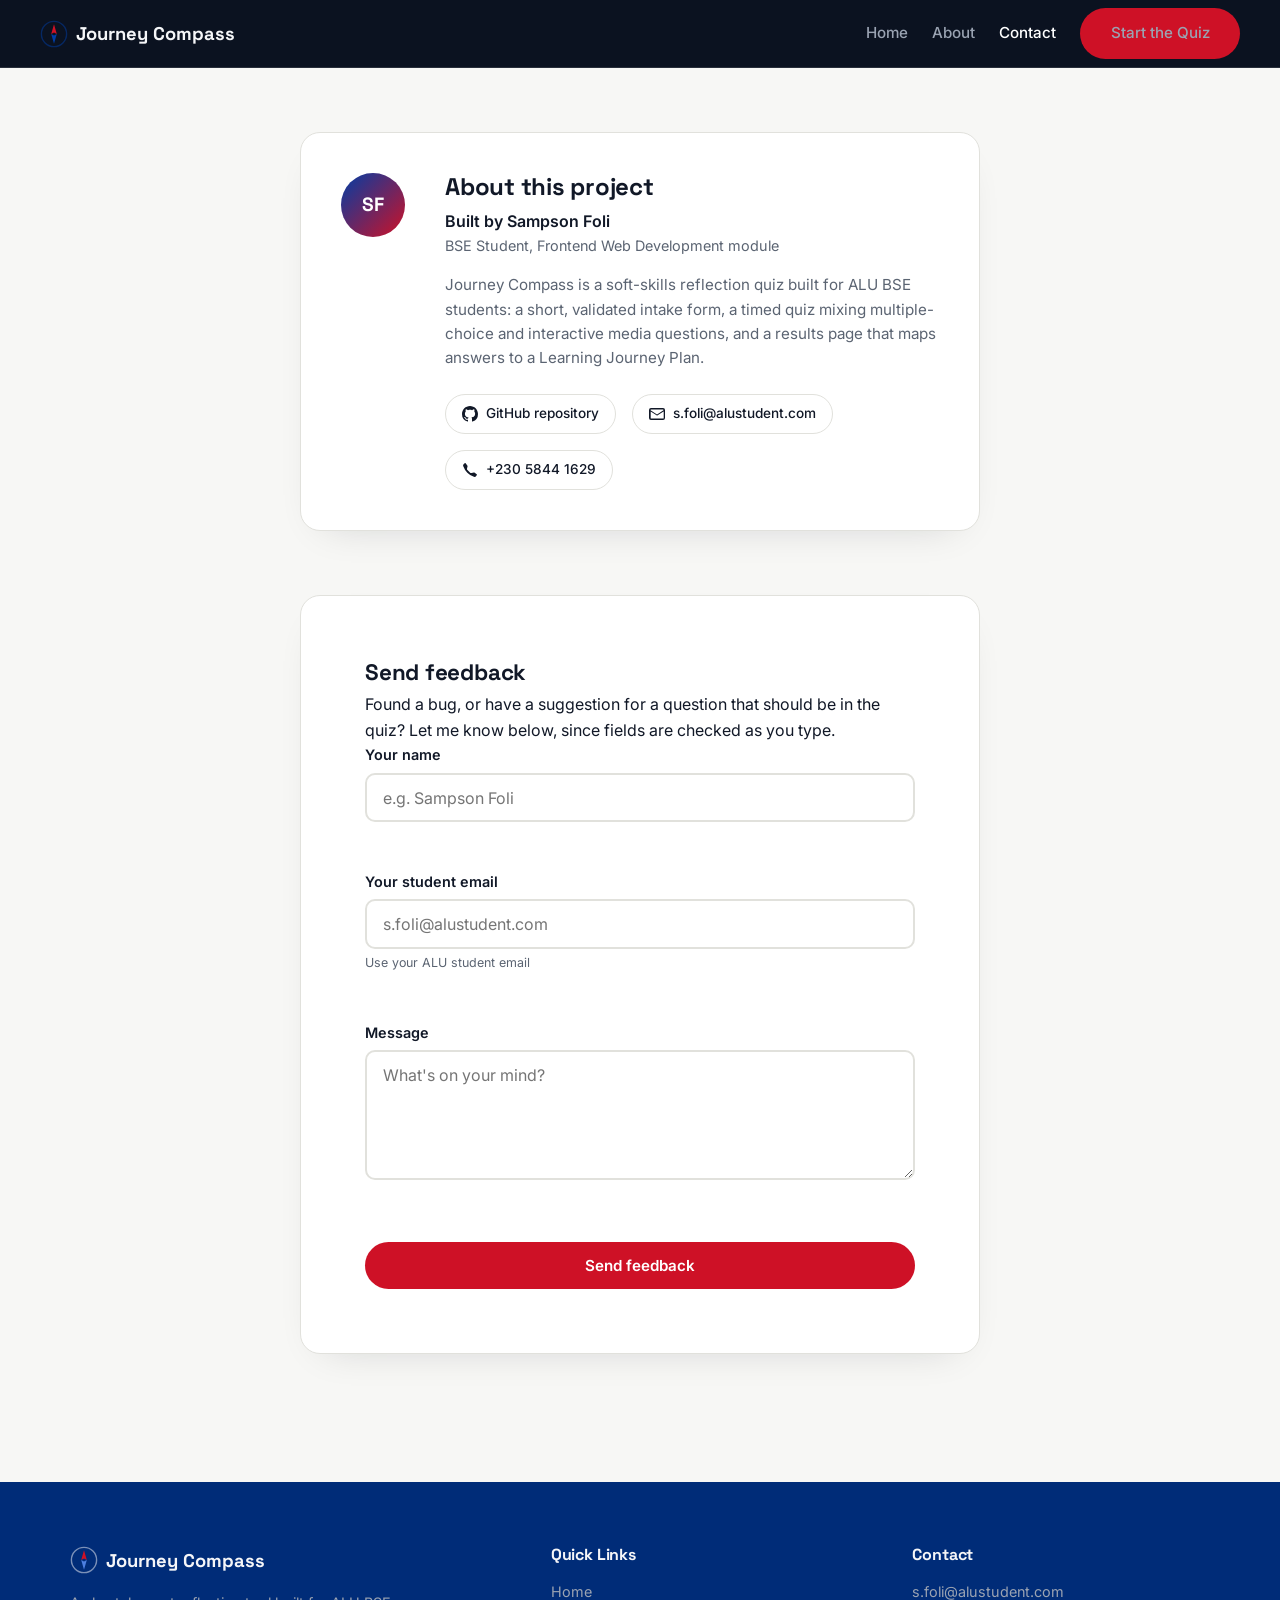
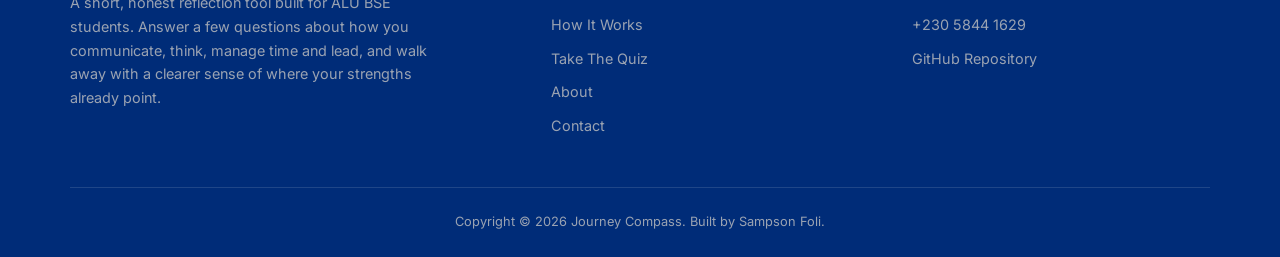
==== contact.html @ d72fd0cf "Add contact page with feedback form" ====
<!DOCTYPE html>
<html lang="en">
<head>
  <meta charset="UTF-8">
  <meta name="viewport" content="width=device-width, initial-scale=1.0">
  <title>Contact & Feedback | Journey Compass</title>
  <meta name="description" content="About the Journey Compass project, the GitHub repository, and a feedback form for students.">

  <link rel="stylesheet" href="css/style.css">
  <link rel="stylesheet" href="css/contact.css">
</head>
<body>

  <header class="site-header">
    <div class="brand">
      <svg class="brand-mark" viewBox="0 0 40 40" xmlns="http://www.w3.org/2000/svg" aria-hidden="true">
        <circle cx="20" cy="20" r="18" fill="none" stroke="#003DA5" stroke-width="2" opacity="0.5"/>
        <polygon points="20,6 24,20 20,18 16,20" fill="#CE1126"/>
        <polygon points="20,34 24,20 20,22 16,20" fill="#003DA5"/>
      </svg>
      <span>Journey Compass</span>
    </div>
    <nav class="main-nav" aria-label="Primary">
      <a href="index.html">Home</a>
      <a href="contact.html#about">About</a>
      <a href="contact.html" class="active">Contact</a>
      <a href="index.html#student-form" class="btn btn-primary nav-cta">Start the Quiz</a>
    </nav>
  </header>

  <main class="contact-main">

    <!-- ============ Author / project section ============ -->
    <section class="author-section" id="about">
      <div class="author-card">
        <div class="author-avatar" aria-hidden="true">SF</div>
        <div class="author-details">
          <h1>About this project</h1>
          <p class="author-name">Built by Sampson Foli</p>
          <p class="author-role">BSE Student, Frontend Web Development module</p>
          <p class="author-blurb">
            Journey Compass is a soft-skills reflection quiz built for ALU
            BSE students: a short, validated intake form, a timed quiz
            mixing multiple-choice and interactive media questions, and a
            results page that maps answers to a Learning Journey Plan.
          </p>
          <div class="author-links">
            <a href="https://github.com/sampsonfoli16/journey-compass" class="link-chip" target="_blank" rel="noopener">
              <svg viewBox="0 0 16 16" width="16" height="16" aria-hidden="true"><path fill="currentColor" d="M8 0C3.58 0 0 3.58 0 8a8 8 0 0 0 5.47 7.59c.4.07.55-.17.55-.38 0-.19-.01-.82-.01-1.49-2.01.37-2.53-.49-2.69-.94-.09-.23-.48-.94-.82-1.13-.28-.15-.68-.52-.01-.53.63-.01 1.08.58 1.23.82.72 1.21 1.87.87 2.33.66.07-.52.28-.87.51-1.07-1.78-.2-3.64-.89-3.64-3.95 0-.87.31-1.59.82-2.15-.08-.2-.36-1.02.08-2.12 0 0 .67-.21 2.2.82.64-.18 1.32-.27 2-.27.68 0 1.36.09 2 .27 1.53-1.04 2.2-.82 2.2-.82.44 1.1.16 1.92.08 2.12.51.56.82 1.27.82 2.15 0 3.07-1.87 3.75-3.65 3.95.29.25.54.73.54 1.48 0 1.07-.01 1.93-.01 2.2 0 .21.15.46.55.38A8 8 0 0 0 16 8c0-4.42-3.58-8-8-8Z"/></svg>
              GitHub repository
            </a>
            <a href="mailto:s.foli@alustudent.com" class="link-chip">
              <svg viewBox="0 0 16 16" width="16" height="16" aria-hidden="true"><path fill="currentColor" d="M0 4a2 2 0 0 1 2-2h12a2 2 0 0 1 2 2v8a2 2 0 0 1-2 2H2a2 2 0 0 1-2-2V4Zm2-.5a.5.5 0 0 0-.5.5v.217l6.5 4.33 6.5-4.33V4a.5.5 0 0 0-.5-.5H2Zm12.5 1.917-5.85 3.9a1 1 0 0 1-1.1 0l-5.85-3.9V12a.5.5 0 0 0 .5.5h12a.5.5 0 0 0 .5-.5V5.417Z"/></svg>
              s.foli@alustudent.com
            </a>
            <a href="tel:+23058441629" class="link-chip">
              <svg viewBox="0 0 16 16" width="16" height="16" aria-hidden="true"><path fill="currentColor" d="M3.65 1.328a.678.678 0 0 0-1.015-.063L1.605 2.3c-.483.484-.661 1.169-.45 1.77a17.57 17.57 0 0 0 4.168 6.608 17.57 17.57 0 0 0 6.608 4.168c.601.211 1.286.033 1.77-.45l1.034-1.034a.678.678 0 0 0-.063-1.015l-2.307-1.794a.678.678 0 0 0-.58-.122l-2.19.547a1.75 1.75 0 0 1-1.657-.459L5.482 8.062a1.75 1.75 0 0 1-.46-1.657l.548-2.19a.678.678 0 0 0-.122-.58L3.65 1.328Z"/></svg>
              +230 5844 1629
            </a>
          </div>
        </div>
      </div>
    </section>

    <!-- ============ Feedback form ============ -->
    <section class="feedback-section">
      <div class="feedback-card">
        <h2>Send feedback</h2>
        <p class="form-intro">
          Found a bug, or have a suggestion for a question that should be in
          the quiz? Let me know below, since fields are checked as you type.
        </p>

        <form id="contact-form" novalidate>

          <div class="field-group" id="group-fullname">
            <label for="fullname">Your name</label>
            <input type="text" id="fullname" name="fullname" placeholder="e.g. Sampson Foli" autocomplete="name">
            <small class="error-message" id="error-fullname"></small>
          </div>

          <div class="field-group" id="group-email">
            <label for="email">Your student email</label>
            <input type="text" id="email" name="email" placeholder="s.foli@alustudent.com" autocomplete="email">
            <small class="field-hint">Use your ALU student email</small>
            <small class="error-message" id="error-email"></small>
          </div>

          <div class="field-group" id="group-message">
            <label for="message">Message</label>
            <textarea id="message" name="message" rows="5" placeholder="What's on your mind?"></textarea>
            <small class="error-message" id="error-message"></small>
          </div>

          <button type="submit" class="btn btn-primary" id="contact-submit-btn">Send feedback</button>
        </form>

        <!-- Shown in place of the form once submission succeeds -->
        <div class="feedback-success" id="feedback-success" hidden>
          <h3>Thanks, message received!</h3>
          <p>I read through every submission and follow up by email if a reply is needed, usually within a couple of days.</p>
          <button type="button" class="btn btn-secondary" id="feedback-reset-btn">Send another</button>
        </div>
      </div>
    </section>

  </main>

  <footer class="site-footer">
    <div class="footer-top">
      <div class="footer-brand">
        <div class="brand footer-brand-mark">
          <svg class="brand-mark" viewBox="0 0 40 40" xmlns="http://www.w3.org/2000/svg" aria-hidden="true">
            <circle cx="20" cy="20" r="18" fill="none" stroke="currentColor" stroke-width="2" opacity="0.5"/>
            <polygon points="20,6 24,20 20,18 16,20" fill="#CE1126"/>
            <polygon points="20,34 24,20 20,22 16,20" fill="#4C7FE0"/>
          </svg>
          <span>Journey Compass</span>
        </div>
        <p class="footer-blurb">
          A short, honest reflection tool built for ALU BSE students. Answer
          a few questions about how you communicate, think, manage time
          and lead, and walk away with a clearer sense of where your
          strengths already point.
        </p>
      </div>

      <div class="footer-col">
        <h3>Quick Links</h3>
        <a href="index.html">Home</a>
        <a href="index.html#how-it-works">How It Works</a>
        <a href="index.html#student-form">Take The Quiz</a>
        <a href="contact.html#about">About</a>
        <a href="contact.html">Contact</a>
      </div>

      <div class="footer-col">
        <h3>Contact</h3>
        <a href="mailto:s.foli@alustudent.com">s.foli@alustudent.com</a>
        <a href="tel:+23058441629">+230 5844 1629</a>
        <a href="https://github.com/sampsonfoli16/journey-compass" target="_blank" rel="noopener">GitHub Repository</a>
      </div>
    </div>

    <div class="footer-bottom">
      <p>Copyright &copy; 2026 Journey Compass. Built by Sampson Foli.</p>
    </div>
  </footer>

  <script src="js/validation.js"></script>
  <script src="js/contact.js"></script>
</body>
</html>
---- css/style.css ----
/* ==========================================================================
   Journey Compass — Global Stylesheet
   Author: Sampson Foli
   Purpose: Design tokens (colours, type, spacing) and layout rules shared
   across all four pages. Page-specific styles live in their own files
   (landing.css, quiz.css, results.css, contact.css) and load after this
   one so they can override where needed.
   ========================================================================== */

/* --- Google Fonts ---
   Space Grotesk  = headings on light pages (geometric, confident)
   Playfair Display (italic) = the one accent word in the hero headline
   Inter          = body text everywhere */
@import url('https://fonts.googleapis.com/css2?family=Space+Grotesk:wght@500;600;700&family=Playfair+Display:ital,wght@1,500;1,600&family=Inter:wght@400;500;600;700&display=swap');

:root {
  /* ALU brand colours */
  --color-red: #CE1126;
  --color-red-dark: #A30D1E;
  --color-blue: #003DA5;
  --color-blue-dark: #002C78;
  --color-blue-light: #4C7FE0;
  --color-white: #FFFFFF;

  /* Light-page neutrals */
  --color-bg: #F7F7F5;
  --color-text: #111827;
  --color-text-muted: #5B6472;
  --color-border: #E1E1DC;

  /* Dark-hero neutrals (used only on the landing hero section) */
  --color-dark-bg: #0B1220;
  --color-dark-bg-alt: #131B2E;
  --color-dark-border: rgba(255, 255, 255, 0.12);
  --color-text-on-dark: #F5F6F8;
  --color-text-on-dark-muted: #9AA3B2;

  /* Feedback colours for form validation */
  --color-valid: #1E7A3D;
  --color-invalid: var(--color-red);

  /* Typography */
  --font-display: 'Space Grotesk', sans-serif;
  --font-accent: 'Playfair Display', serif;
  --font-body: 'Inter', sans-serif;

  /* Spacing scale */
  --space-xs: 0.5rem;
  --space-sm: 1rem;
  --space-md: 1.5rem;
  --space-lg: 2.5rem;
  --space-xl: 4rem;

  --radius: 10px;
  --radius-lg: 20px;
  --radius-pill: 999px;
  --max-width: 1140px;
  --transition-fast: 150ms ease;
  --transition-mid: 300ms ease;
}

/* --- Reset --- */
* {
  margin: 0;
  padding: 0;
  box-sizing: border-box;
  /* min-width: 0 is the fix for the overflow bug you saw: without it,
     grid/flex children refuse to shrink below their content's natural
     size, so a large SVG can force its column wider than intended and
     spill out of the layout. This one rule prevents that everywhere. */
  min-width: 0;
}

html {
  scroll-behavior: smooth;
}

body {
  font-family: var(--font-body);
  color: var(--color-text);
  background-color: var(--color-bg);
  line-height: 1.6;
  min-height: 100vh;
  overflow-x: hidden; /* safety net: nothing can create a horizontal scrollbar */
  padding-top: 68px; /* reserves space for the fixed header, same on every page */
}

h1, h2, h3, h4 {
  font-family: var(--font-display);
  font-weight: 700;
  line-height: 1.15;
  letter-spacing: -0.01em;
}

a {
  color: var(--color-blue);
  text-decoration: none;
}

a:hover {
  text-decoration: underline;
}

img, svg {
  max-width: 100%;
  display: block;
}

button {
  font-family: var(--font-body);
  cursor: pointer;
}

/* --- Accessibility: visible keyboard focus --- */
a:focus-visible,
button:focus-visible,
input:focus-visible,
textarea:focus-visible {
  outline: 3px solid var(--color-blue-light);
  outline-offset: 2px;
}

@media (prefers-reduced-motion: reduce) {
  *, *::before, *::after {
    animation-duration: 0.001ms !important;
    animation-iteration-count: 1 !important;
    transition-duration: 0.001ms !important;
    scroll-behavior: auto !important;
  }
}

/* --- Standard header (used on Quiz / Results / Contact — light background) --- */
/* --- Site header ---
   Used identically on all four pages: same dark style, same position,
   same links, same width. Fixed (not sticky) so it's pinned to the
   viewport itself rather than depending on any particular page's
   scroll container — this is what guarantees it looks and behaves
   exactly the same no matter which page you're on. */
.site-header {
  position: fixed;
  top: 0;
  left: 0;
  right: 0;
  width: 100%;
  height: 68px;
  z-index: 1000;
  display: flex;
  align-items: center;
  justify-content: space-between;
  padding: 0 var(--space-lg);
  border-bottom: 1px solid var(--color-dark-border);
  background-color: var(--color-dark-bg);
  box-sizing: border-box;
}

.brand {
  display: flex;
  align-items: center;
  gap: var(--space-xs);
  font-family: var(--font-display);
  font-weight: 700;
  font-size: 1.15rem;
  color: var(--color-text-on-dark);
}

.brand-mark {
  width: 28px;
  height: 28px;
  flex-shrink: 0;
}

.main-nav {
  display: flex;
  align-items: center;
  gap: var(--space-md);
}

.main-nav a {
  color: var(--color-text-on-dark-muted);
  font-weight: 500;
  font-size: 0.95rem;
}

.main-nav a:hover {
  color: var(--color-text-on-dark);
}

.main-nav a.active {
  color: var(--color-white);
}

main {
  max-width: var(--max-width);
  margin: 0 auto;
  padding: var(--space-lg);
}

.site-footer {
  background-color: var(--color-blue-dark);
  color: var(--color-text-on-dark-muted);
  padding: var(--space-xl) var(--space-lg) var(--space-md);
  margin-top: var(--space-xl);
}

.footer-top {
  max-width: var(--max-width);
  margin: 0 auto;
  display: grid;
  grid-template-columns: 1.4fr 1fr 1fr;
  gap: var(--space-xl);
  padding-bottom: var(--space-lg);
}

.footer-brand-mark {
  color: var(--color-text-on-dark);
  margin-bottom: var(--space-sm);
}

.footer-blurb {
  font-size: 0.9rem;
  line-height: 1.65;
  max-width: 42ch;
}

.footer-col h3 {
  color: var(--color-text-on-dark);
  font-family: var(--font-display);
  font-size: 1rem;
  margin-bottom: var(--space-sm);
}

.footer-col a {
  display: block;
  color: var(--color-text-on-dark-muted);
  font-size: 0.9rem;
  margin-bottom: 0.65rem;
  transition: color var(--transition-fast);
}

.footer-col a:hover {
  color: var(--color-white);
}

.footer-bottom {
  max-width: var(--max-width);
  margin: 0 auto;
  border-top: 1px solid var(--color-dark-border);
  padding-top: var(--space-md);
  font-size: 0.8rem;
  text-align: center;
}

@media (max-width: 800px) {
  .footer-top {
    grid-template-columns: 1fr;
    gap: var(--space-lg);
    text-align: left;
  }
}

/* --- Buttons --- */
.btn {
  display: inline-flex;
  align-items: center;
  justify-content: center;
  gap: 0.5rem;
  padding: 0.85rem 1.9rem;
  border-radius: var(--radius-pill);
  border: none;
  font-weight: 600;
  font-size: 0.95rem;
  font-family: var(--font-body);
  transition: transform var(--transition-fast), box-shadow var(--transition-fast), background-color var(--transition-fast);
  white-space: nowrap;
}

.btn:hover {
  transform: translateY(-1px);
}

.btn:active {
  transform: translateY(0);
}

.btn-primary {
  background-color: var(--color-red);
  color: var(--color-white);
}

.btn-primary:hover {
  background-color: var(--color-red-dark);
  box-shadow: 0 8px 20px rgba(206, 17, 38, 0.3);
}

.btn-secondary {
  background-color: transparent;
  color: var(--color-blue);
  border: 2px solid var(--color-blue);
}

.btn-secondary:hover {
  background-color: var(--color-blue);
  color: var(--color-white);
}

/* Outline button for use ON the dark hero (white outline instead of blue) */
.btn-outline-light {
  background-color: transparent;
  color: var(--color-text-on-dark);
  border: 1.5px solid var(--color-dark-border);
}

.btn-outline-light:hover {
  background-color: rgba(255, 255, 255, 0.08);
  border-color: rgba(255, 255, 255, 0.35);
}

.btn:disabled {
  opacity: 0.5;
  cursor: not-allowed;
  transform: none;
}

/* --- Shared form field styles (Landing + Contact pages) --- */
.field-group {
  margin-bottom: var(--space-md);
}

.field-group label {
  display: block;
  font-weight: 600;
  font-size: 0.9rem;
  margin-bottom: 0.4rem;
}

.field-group input,
.field-group textarea {
  width: 100%;
  padding: 0.8rem 1rem;
  font-family: var(--font-body);
  font-size: 1rem;
  border: 2px solid var(--color-border);
  border-radius: var(--radius);
  background-color: var(--color-white);
  transition: border-color var(--transition-fast);
}

.field-group input:focus,
.field-group textarea:focus {
  border-color: var(--color-blue);
}

.field-group.is-valid input,
.field-group.is-valid textarea {
  border-color: var(--color-valid);
}

.field-group.is-invalid input,
.field-group.is-invalid textarea {
  border-color: var(--color-invalid);
}

.error-message {
  display: block;
  min-height: 1.1rem;
  color: var(--color-invalid);
  font-size: 0.82rem;
  margin-top: 0.35rem;
  font-weight: 500;
}

.field-hint {
  display: block;
  color: var(--color-text-muted);
  font-size: 0.78rem;
  margin-top: 0.3rem;
}
---- css/contact.css ----
/* ==========================================================================
   Contact & Feedback Page Styles
   ========================================================================== */

.contact-main {
  max-width: 760px;
  margin: 0 auto;
  padding: var(--space-xl) var(--space-lg);
  display: flex;
  flex-direction: column;
  gap: var(--space-xl);
}

/* ============ Author section ============ */
.author-card {
  display: flex;
  gap: var(--space-lg);
  align-items: flex-start;
  background-color: var(--color-white);
  border: 1px solid var(--color-border);
  border-radius: var(--radius-lg);
  padding: var(--space-lg);
  box-shadow: 0 15px 40px -25px rgba(11, 18, 32, 0.2);
}

.author-avatar {
  flex-shrink: 0;
  width: 64px;
  height: 64px;
  border-radius: 50%;
  background: linear-gradient(135deg, var(--color-blue), var(--color-red));
  color: var(--color-white);
  display: flex;
  align-items: center;
  justify-content: center;
  font-family: var(--font-display);
  font-weight: 700;
  font-size: 1.2rem;
}

.author-details h1 {
  font-size: 1.5rem;
  margin-bottom: var(--space-xs);
}

.author-name {
  font-weight: 600;
  font-size: 1rem;
}

.author-role {
  color: var(--color-text-muted);
  font-size: 0.9rem;
  margin-bottom: var(--space-sm);
}

.author-blurb {
  color: var(--color-text-muted);
  font-size: 0.95rem;
  max-width: 60ch;
  margin-bottom: var(--space-md);
}

.author-links {
  display: flex;
  gap: var(--space-sm);
  flex-wrap: wrap;
}

.link-chip {
  display: inline-flex;
  align-items: center;
  gap: 0.5rem;
  padding: 0.5rem 1rem;
  border-radius: var(--radius-pill);
  border: 1.5px solid var(--color-border);
  font-size: 0.85rem;
  font-weight: 500;
  color: var(--color-text);
  transition: border-color var(--transition-fast), color var(--transition-fast);
}

.link-chip:hover {
  border-color: var(--color-blue);
  color: var(--color-blue);
}

/* ============ Feedback form ============ */
.feedback-card {
  background-color: var(--color-white);
  border: 1px solid var(--color-border);
  border-radius: var(--radius-lg);
  padding: var(--space-xl);
  box-shadow: 0 15px 40px -25px rgba(11, 18, 32, 0.2);
}

.feedback-card h2 {
  font-size: 1.4rem;
  margin-bottom: 0.4rem;
}

#contact-submit-btn {
  width: 100%;
  margin-top: var(--space-xs);
}

/* ============ Success state, swapped in for the form ============ */
.feedback-success {
  text-align: center;
  padding: var(--space-md) 0;
}

.feedback-success h3 {
  color: var(--color-blue);
  margin-bottom: var(--space-xs);
}

.feedback-success p {
  color: var(--color-text-muted);
  margin-bottom: var(--space-md);
  max-width: 50ch;
  margin-left: auto;
  margin-right: auto;
}

/* ============ Responsive ============ */
@media (max-width: 600px) {
  .author-card {
    flex-direction: column;
    align-items: center;
    text-align: center;
  }

  .author-links {
    justify-content: center;
  }

  .feedback-card {
    padding: var(--space-lg) var(--space-md);
  }
}
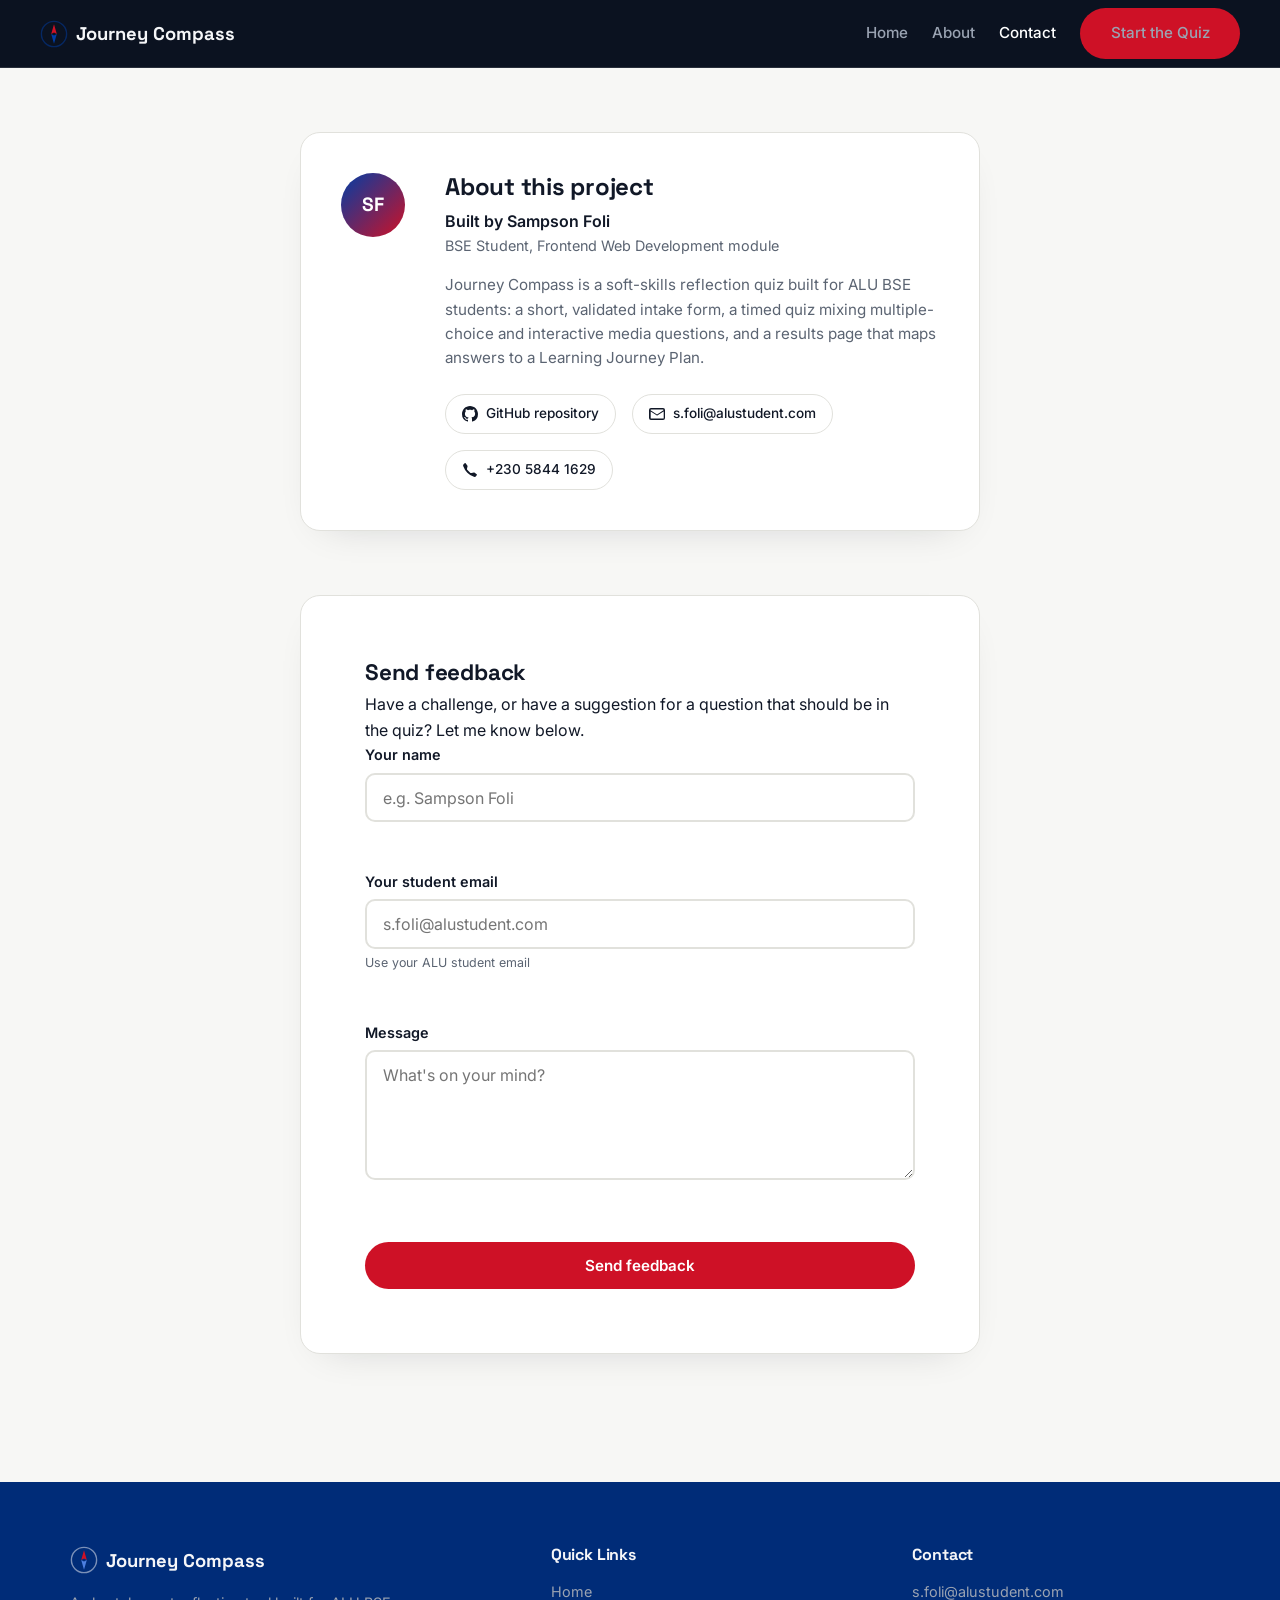
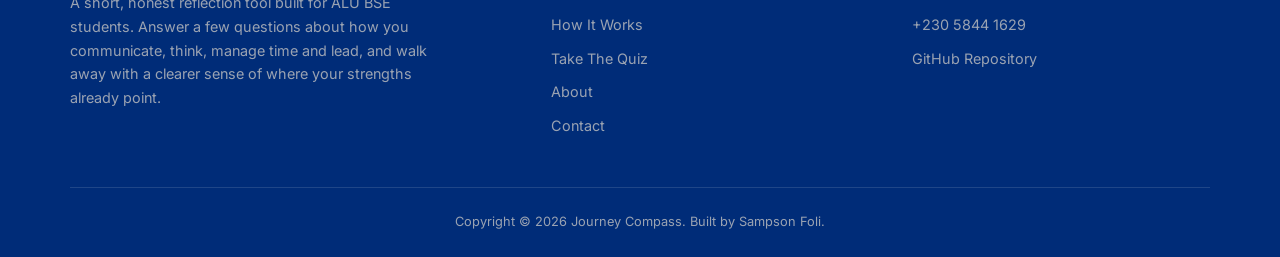
==== commit 3a35523e: "changes made to contacts file" ====
--- a/contact.html
+++ b/contact.html
@@ -20,7 +20,11 @@
       </svg>
       <span>Journey Compass</span>
     </div>
-    <nav class="main-nav" aria-label="Primary">
+    <button class="menu-toggle" aria-expanded="false" aria-controls="primary-nav">
+      <span class="sr-only">Toggle navigation</span>
+      <span class="menu-icon" aria-hidden="true"></span>
+    </button>
+    <nav id="primary-nav" class="main-nav" aria-label="Primary" aria-hidden="false">
       <a href="index.html">Home</a>
       <a href="contact.html#about">About</a>
       <a href="contact.html" class="active">Contact</a>
@@ -30,7 +34,7 @@
 
   <main class="contact-main">
 
-    <!-- ============ Author / project section ============ -->
+    <!-- Author / project section -->
     <section class="author-section" id="about">
       <div class="author-card">
         <div class="author-avatar" aria-hidden="true">SF</div>
@@ -62,13 +66,13 @@
       </div>
     </section>
 
-    <!-- ============ Feedback form ============ -->
+    <!-- Feedback form -->
     <section class="feedback-section">
       <div class="feedback-card">
         <h2>Send feedback</h2>
         <p class="form-intro">
-          Found a bug, or have a suggestion for a question that should be in
-          the quiz? Let me know below, since fields are checked as you type.
+          Have a challenge, or have a suggestion for a question that should be in
+          the quiz? Let me know below.
         </p>
 
         <form id="contact-form" novalidate>
@@ -149,5 +153,6 @@
 
   <script src="js/validation.js"></script>
   <script src="js/contact.js"></script>
+  <script src="js/menu.js"></script>
 </body>
 </html>
--- a/css/style.css
+++ b/css/style.css
@@ -1,11 +1,9 @@
-/* ==========================================================================
-   Journey Compass — Global Stylesheet
+/* Journey Compass — Global Stylesheet
    Author: Sampson Foli
    Purpose: Design tokens (colours, type, spacing) and layout rules shared
    across all four pages. Page-specific styles live in their own files
    (landing.css, quiz.css, results.css, contact.css) and load after this
-   one so they can override where needed.
-   ========================================================================== */
+   one so they can override where needed. */
 
 /* --- Google Fonts ---
    Space Grotesk  = headings on light pages (geometric, confident)
@@ -85,6 +83,10 @@
   padding-top: 68px; /* reserves space for the fixed header, same on every page */
 }
 
+.landing-main {
+  padding-top: 0;
+}
+
 h1, h2, h3, h4 {
   font-family: var(--font-display);
   font-weight: 700;
@@ -129,20 +131,17 @@
   }
 }
 
-/* --- Standard header (used on Quiz / Results / Contact — light background) --- */
-/* --- Site header ---
-   Used identically on all four pages: same dark style, same position,
-   same links, same width. Fixed (not sticky) so it's pinned to the
-   viewport itself rather than depending on any particular page's
-   scroll container — this is what guarantees it looks and behaves
-   exactly the same no matter which page you're on. */
+/* --- Site header (shared on all pages) ---
+  The header is used identically across all pages, including the
+  dark-hero Landing page. It's fixed to the viewport so it renders
+  consistently site-wide. */
 .site-header {
   position: fixed;
   top: 0;
   left: 0;
   right: 0;
   width: 100%;
-  height: 68px;
+  min-height: 68px;
   z-index: 1000;
   display: flex;
   align-items: center;
@@ -153,6 +152,14 @@
   box-sizing: border-box;
 }
 
+/* Keep header padding consistent across shared breakpoints
+   (Landing previously adjusted this at 900px; consolidated here). */
+@media (max-width: 900px) {
+  .site-header {
+    padding: var(--space-sm) var(--space-md);
+  }
+}
+
 .brand {
   display: flex;
   align-items: center;
@@ -187,6 +194,78 @@
 
 .main-nav a.active {
   color: var(--color-white);
+}
+
+.sr-only {
+  position: absolute;
+  width: 1px;
+  height: 1px;
+  padding: 0;
+  margin: -1px;
+  overflow: hidden;
+  clip: rect(0, 0, 0, 0);
+  white-space: nowrap;
+  border: 0;
+}
+
+.menu-toggle {
+  display: none;
+  align-items: center;
+  justify-content: center;
+  width: 44px;
+  height: 44px;
+  padding: 0;
+  border: none;
+  background: transparent;
+  color: var(--color-text-on-dark);
+  cursor: pointer;
+}
+
+.menu-toggle:hover,
+.menu-toggle:focus-visible {
+  background: rgba(255, 255, 255, 0.08);
+}
+
+.menu-icon {
+  display: inline-block;
+  width: 22px;
+  height: 2px;
+  background-color: currentColor;
+  position: relative;
+  transition: transform var(--transition-fast), background-color var(--transition-fast);
+}
+
+.menu-icon::before,
+.menu-icon::after {
+  content: "";
+  position: absolute;
+  left: 0;
+  width: 100%;
+  height: 100%;
+  background-color: currentColor;
+  transition: transform var(--transition-fast);
+}
+
+.menu-icon::before {
+  top: -7px;
+}
+
+.menu-icon::after {
+  top: 7px;
+}
+
+.site-header.nav-open .menu-icon {
+  background-color: transparent;
+}
+
+.site-header.nav-open .menu-icon::before {
+  transform: rotate(45deg);
+  top: 0;
+}
+
+.site-header.nav-open .menu-icon::after {
+  transform: rotate(-45deg);
+  top: 0;
 }
 
 main {
@@ -375,3 +454,55 @@
   font-size: 0.78rem;
   margin-top: 0.3rem;
 }
+
+/* Mobile header layout */
+@media (max-width: 700px) {
+  .site-header {
+    flex-wrap: wrap;
+    padding: var(--space-sm) var(--space-md);
+  }
+
+  .brand {
+    width: 100%;
+    justify-content: center;
+    margin-bottom: var(--space-sm);
+  }
+
+  .menu-toggle {
+    display: inline-flex;
+    margin-left: auto;
+  }
+
+  .main-nav {
+    width: 100%;
+    display: none;
+    flex-wrap: wrap;
+    justify-content: center;
+    gap: 0.75rem;
+  }
+
+  .site-header.nav-open .main-nav {
+    display: flex;
+  }
+
+  .main-nav a,
+  .main-nav .btn {
+    white-space: normal;
+    text-align: center;
+  }
+
+  .main-nav .btn-primary {
+    min-width: 180px;
+  }
+
+  .timer-display {
+    width: 100%;
+    justify-content: center;
+    order: 3;
+  }
+
+  body {
+    padding-top: 92px;
+  }
+}
+
--- a/css/contact.css
+++ b/css/contact.css
@@ -1,6 +1,4 @@
-/* ==========================================================================
-   Contact & Feedback Page Styles
-   ========================================================================== */
+/* Contact & Feedback Page Styles */
 
 .contact-main {
   max-width: 760px;
@@ -11,7 +9,7 @@
   gap: var(--space-xl);
 }
 
-/* ============ Author section ============ */
+/* Author section  */
 .author-card {
   display: flex;
   gap: var(--space-lg);
@@ -85,7 +83,7 @@
   color: var(--color-blue);
 }
 
-/* ============ Feedback form ============ */
+/* Feedback form */
 .feedback-card {
   background-color: var(--color-white);
   border: 1px solid var(--color-border);
@@ -104,7 +102,7 @@
   margin-top: var(--space-xs);
 }
 
-/* ============ Success state, swapped in for the form ============ */
+/*  Success state, swapped in for the form  */
 .feedback-success {
   text-align: center;
   padding: var(--space-md) 0;
@@ -123,7 +121,7 @@
   margin-right: auto;
 }
 
-/* ============ Responsive ============ */
+/* Responsive  */
 @media (max-width: 600px) {
   .author-card {
     flex-direction: column;
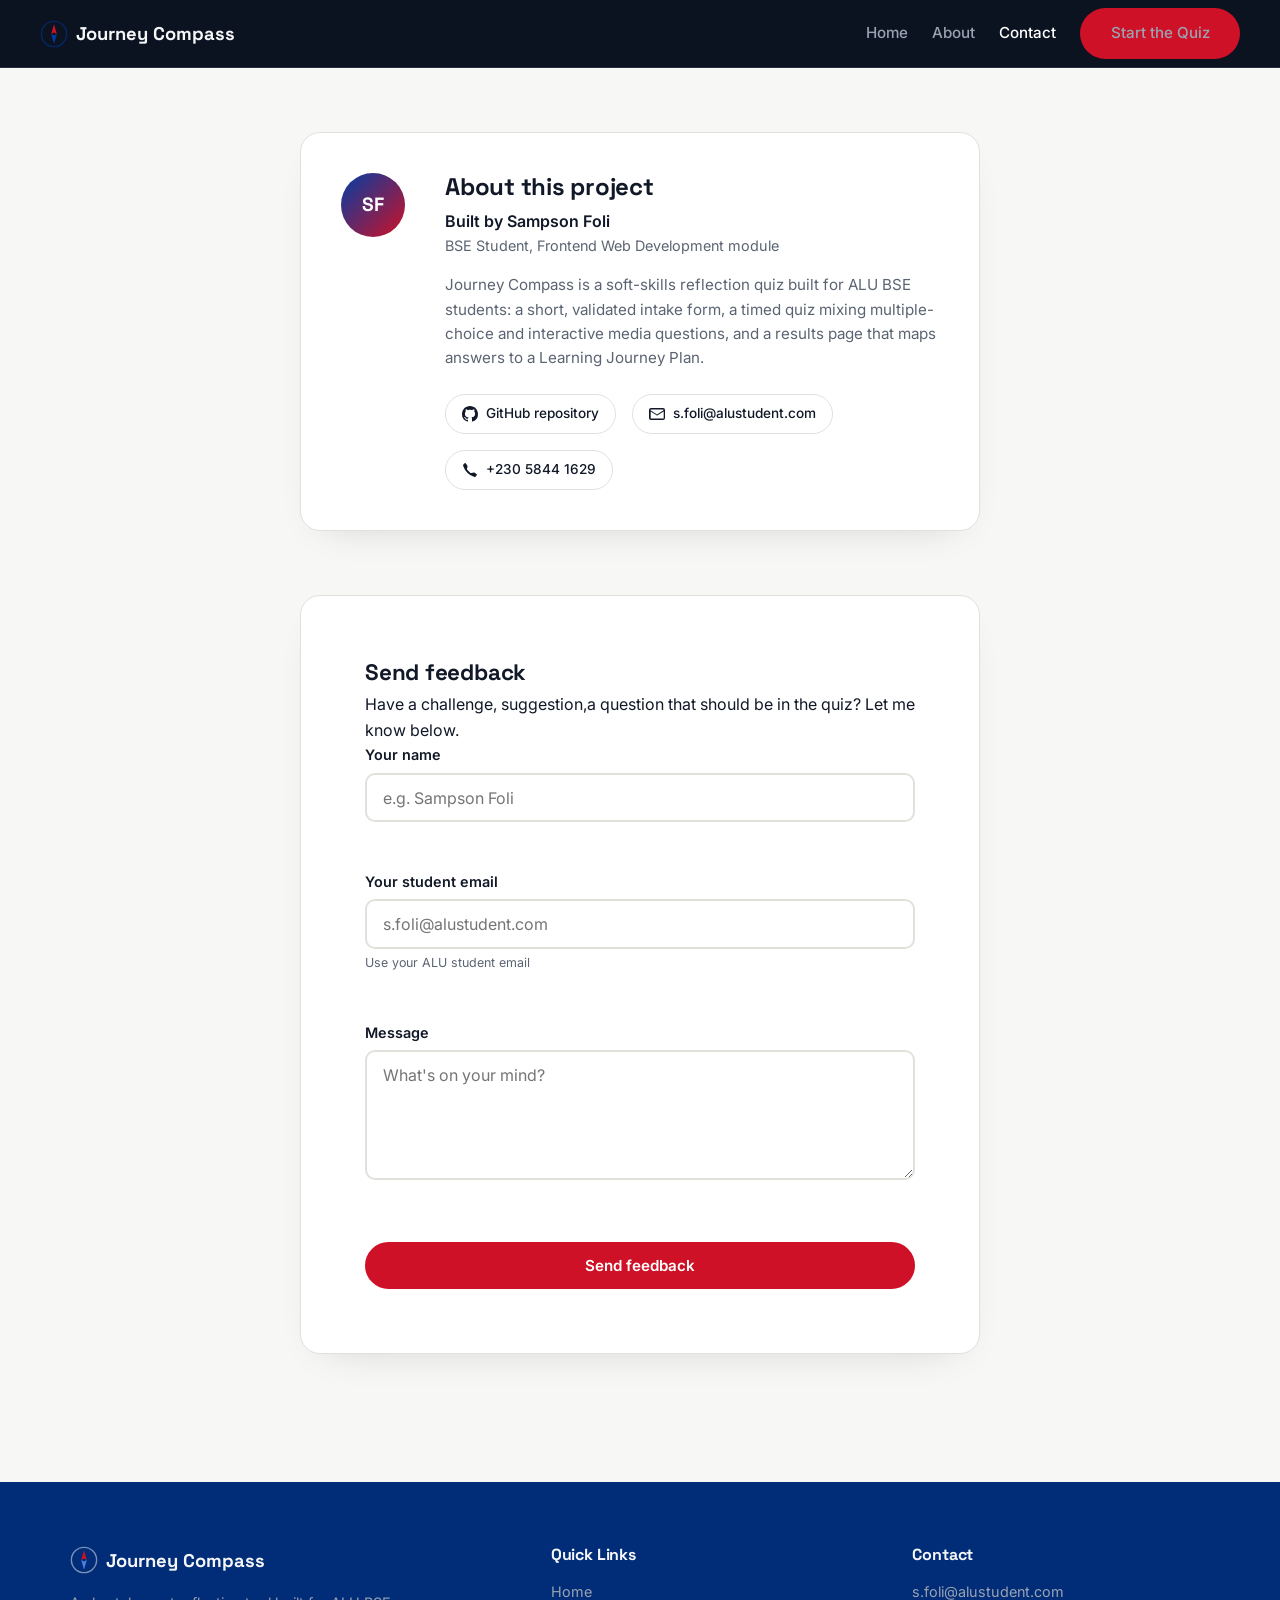
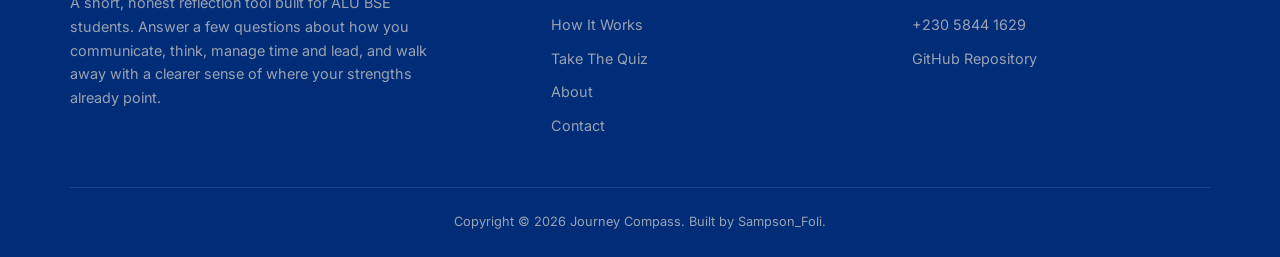
==== commit e56ee41d: "changes made to contact file" ====
--- a/contact.html
+++ b/contact.html
@@ -71,7 +71,7 @@
       <div class="feedback-card">
         <h2>Send feedback</h2>
         <p class="form-intro">
-          Have a challenge, or have a suggestion for a question that should be in
+          Have a challenge, suggestion,a question that should be in
           the quiz? Let me know below.
         </p>
 
@@ -147,7 +147,7 @@
     </div>
 
     <div class="footer-bottom">
-      <p>Copyright &copy; 2026 Journey Compass. Built by Sampson Foli.</p>
+      <p>Copyright &copy; 2026 Journey Compass. Built by Sampson_Foli.</p>
     </div>
   </footer>
 
